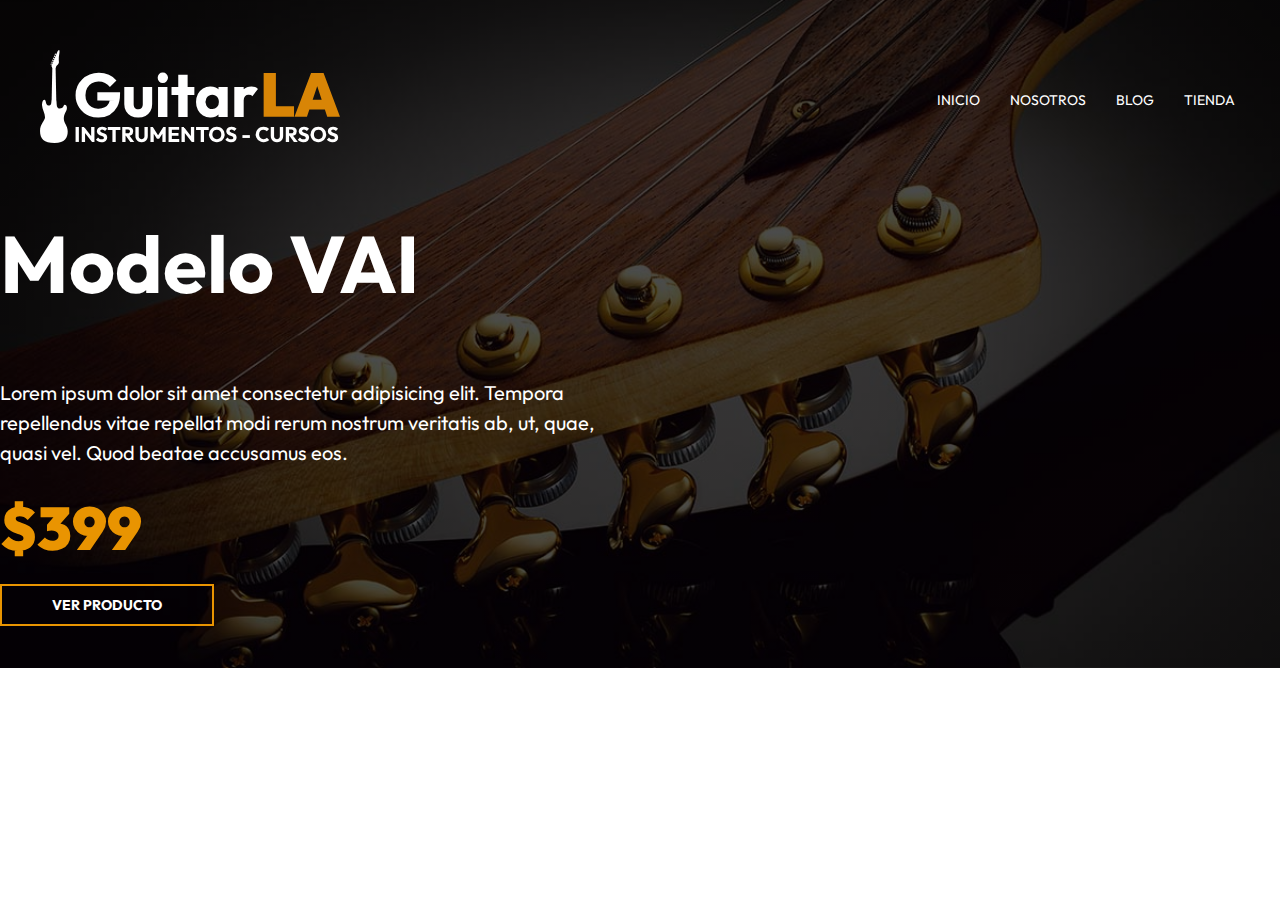
==== index.html @ 974bf264 "384 terminado - Información en el modelo del header" ====
<!DOCTYPE html>
<html lang="en">
  <head>
    <meta charset="UTF-8" />
    <meta http-equiv="X-UA-Compatible" content="IE=edge" />
    <meta name="viewport" content="width=device-width, initial-scale=1.0" />
    <title>GuitarEcommerce</title>
    <link rel="stylesheet" href="css/normalize.css" />
    <link rel="preconnect" href="https://fonts.googleapis.com" />
    <link rel="preconnect" href="https://fonts.gstatic.com" crossorigin />
    <link
      href="https://fonts.googleapis.com/css2?family=Outfit:wght@400;700;900&display=swap"
      rel="stylesheet"
    />
    <link rel="stylesheet" href="css/normalize.css" />
    <link rel="stylesheet" href="css/app.css" />
  </head>
  <body>
    <header class="header">
      <div class="contenedor__contenedor">
        <div class="header__barra">
          <a href="/">
            <img class="header__logo" src="img/logo.svg" alt="imagen logo" />
          </a>
          <nav class="navegacion">
            <a class="navegacion__enlace" href="index.html">Inicio</a>
            <a class="navegacion__enlace" href="nosotros.html">Nosotros</a>
            <a class="navegacion__enlace" href="blog.html">Blog</a>
            <a class="navegacion__enlace" href="tienda.html">Tienda</a>
          </nav>
        </div>
        <!--FIN .header-barra-->
      </div>
      <div class="modelo">
        <h1 class="modelo__nombre">Modelo VAI</h1>
        <p class="modelo__descripcion">
          Lorem ipsum dolor sit amet consectetur adipisicing elit. Tempora
          repellendus vitae repellat modi rerum nostrum veritatis ab, ut, quae,
          quasi vel. Quod beatae accusamus eos.
        </p>
        <p class="modelo__precio">$399</p>
        <a class="modelo__enlace" href="producto.html">Ver Producto</a>
      </div>
      <!--FIN modelo-->

      <img
        class="header__guitarra"
        src="img/header_guitarra.png"
        alt="imagen guitarra de header"
      />
    </header>
  </body>
</html>
---- css/app.css ----
:root {
  --primary: #e99401;
  --negro: #262626;
  --blanco: #fff;
  --fuente-principal: 'Outfit', sans-serif;
}
html {
  font-size: 62.5%;
  box-sizing: border-box;
}
*,
*:before,
*:after {
  box-sizing: inherit;
}
body {
  font-size: 2rem;
  font-family: var(--fuente-principal);
  line-height: 1.5;
}
img {
  max-width: 100%;
}

[class$='__contenedor'] {
  max-width: 120rem;
  margin: 0 auto;
  width: 95%;
}

.header {
  background-image: linear-gradient(
      to right,
      rgb(0 0 0 / 0.7),
      rgb(0 0 0 / 0.7)
    ),
    url(../img/header.jpg);
  background-size: cover;
  background-position: 50%;
  padding: 5rem 0;
  position: relative;
  background-position: 50%;
  backgroud-size: cover;
}

.header__guitarra {
  display: none;
}

.header__barra {
  display: flex;
  flex-direction: column;
  align-items: center;
}

@media (min-width: 768px) {
  .header__barra {
    flex-direction: row;
    justify-content: space-between;
  }
}

.header__logo {
  width: 30rem;
}

.navegacion {
  display: flex;
  gap: 2rem;
  margin-top: 5rem;
}

@media (min-width: 768px) {
  .navegacion {
    margin-top: 0;
  }
}
.navegacion__enlace {
  color: var(--blanco);
  text-decoration: none;
  text-transform: uppercase;
  padding: 0.5rem;
  font-size: 1.4rem;
  font-height: 700;
  transition-property: background-color;
  transition-duration: 0.3s;
}

.navegacion__enlace:hover {
  background-color: var(--primary);
}

.modelo {
  color: var(--blanco);
  margin-top: 5rem;
  text-align: center;
}

@media (min-width: 768px) {
  .modelo {
    text-align: left;
    width: 50%;
  }
}
.modelo__nombre {
  font-size: 8rem;
}

.modelo__precio {
  font-size: 6rem;
  color: var(--primary);
  font-weight: 900;
  line-height: 0;
}
.modelo__enlace {
  margin-top: 2rem;
  text-decoration: none;
  padding: 1rem 5rem;
  border: 2px solid var(--primary);
  color: var(--blanco);
  text-transform: uppercase;
  font-weight: 700;
  font-size: 1.4rem;
  transition-property: background-color;
  transition-duration: 0.3s;
}

.modelo__enlace:hover {
  background-color: var(--primary);
}
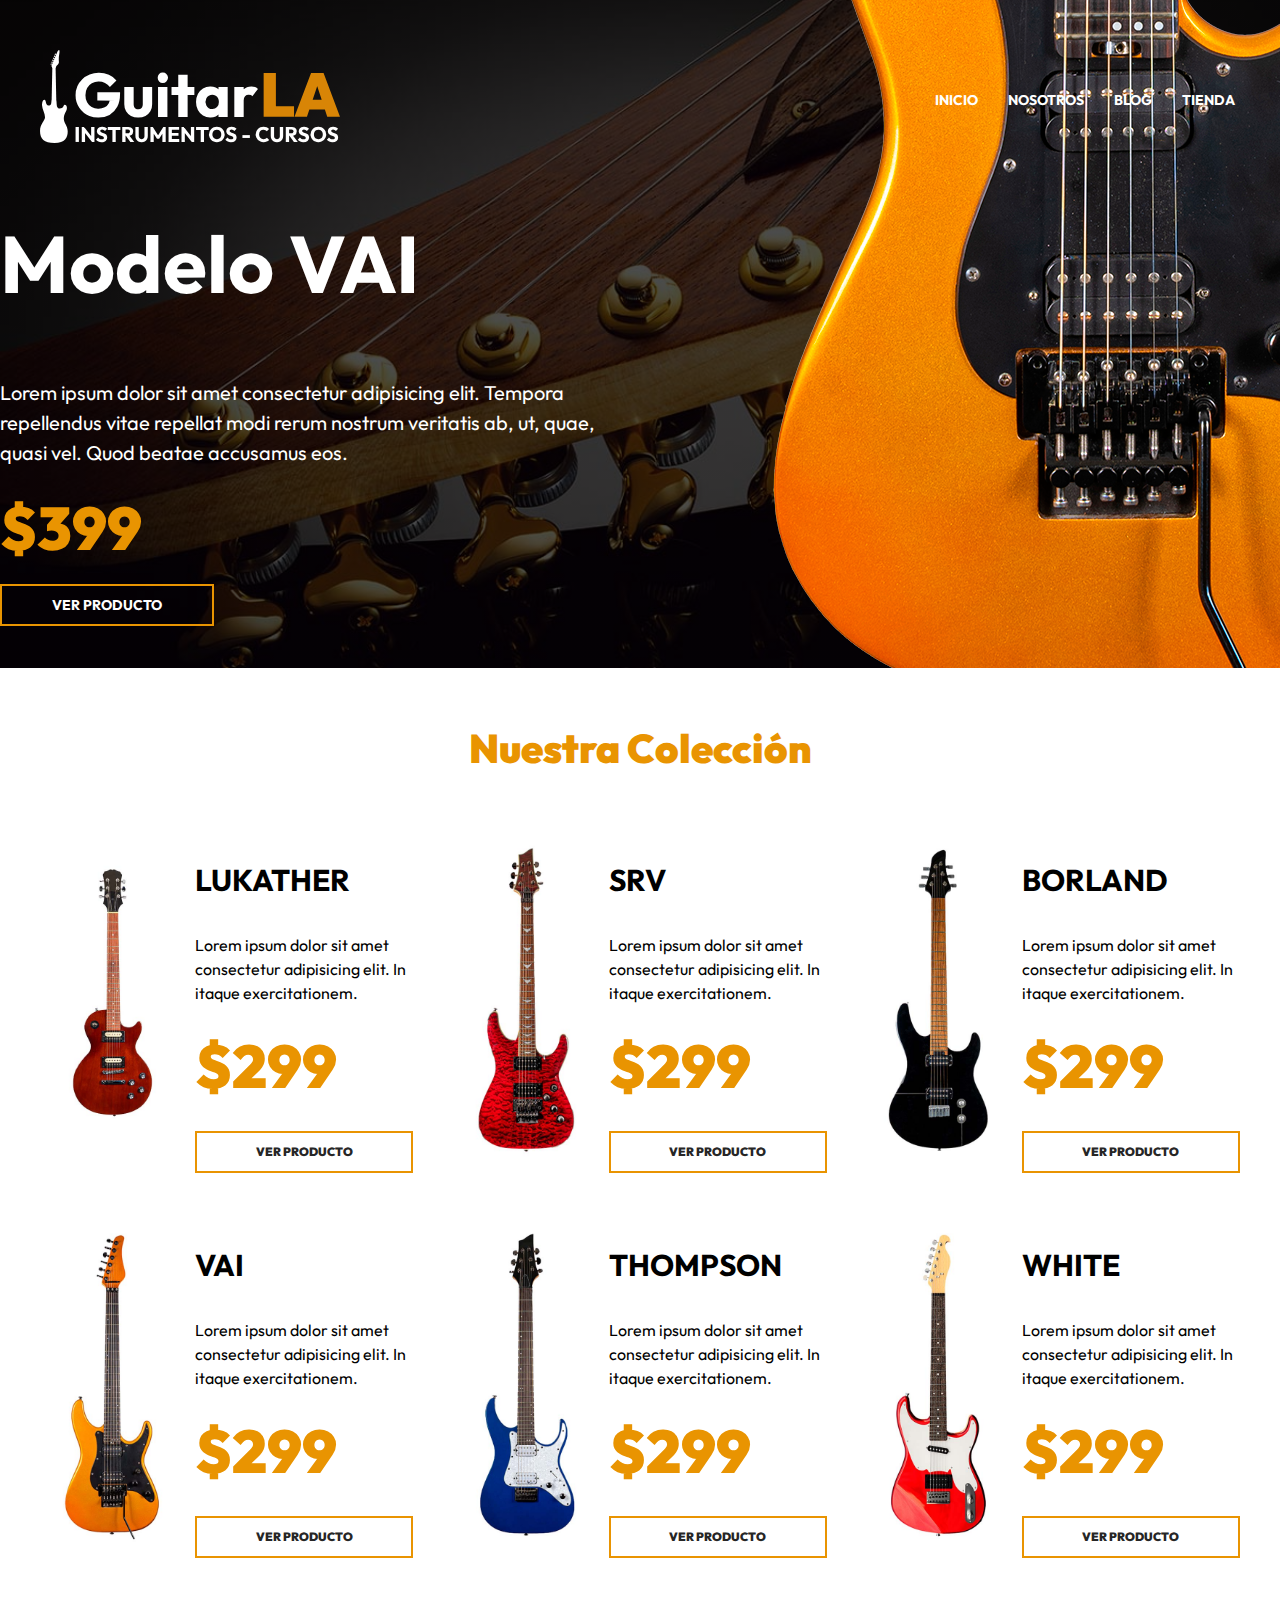
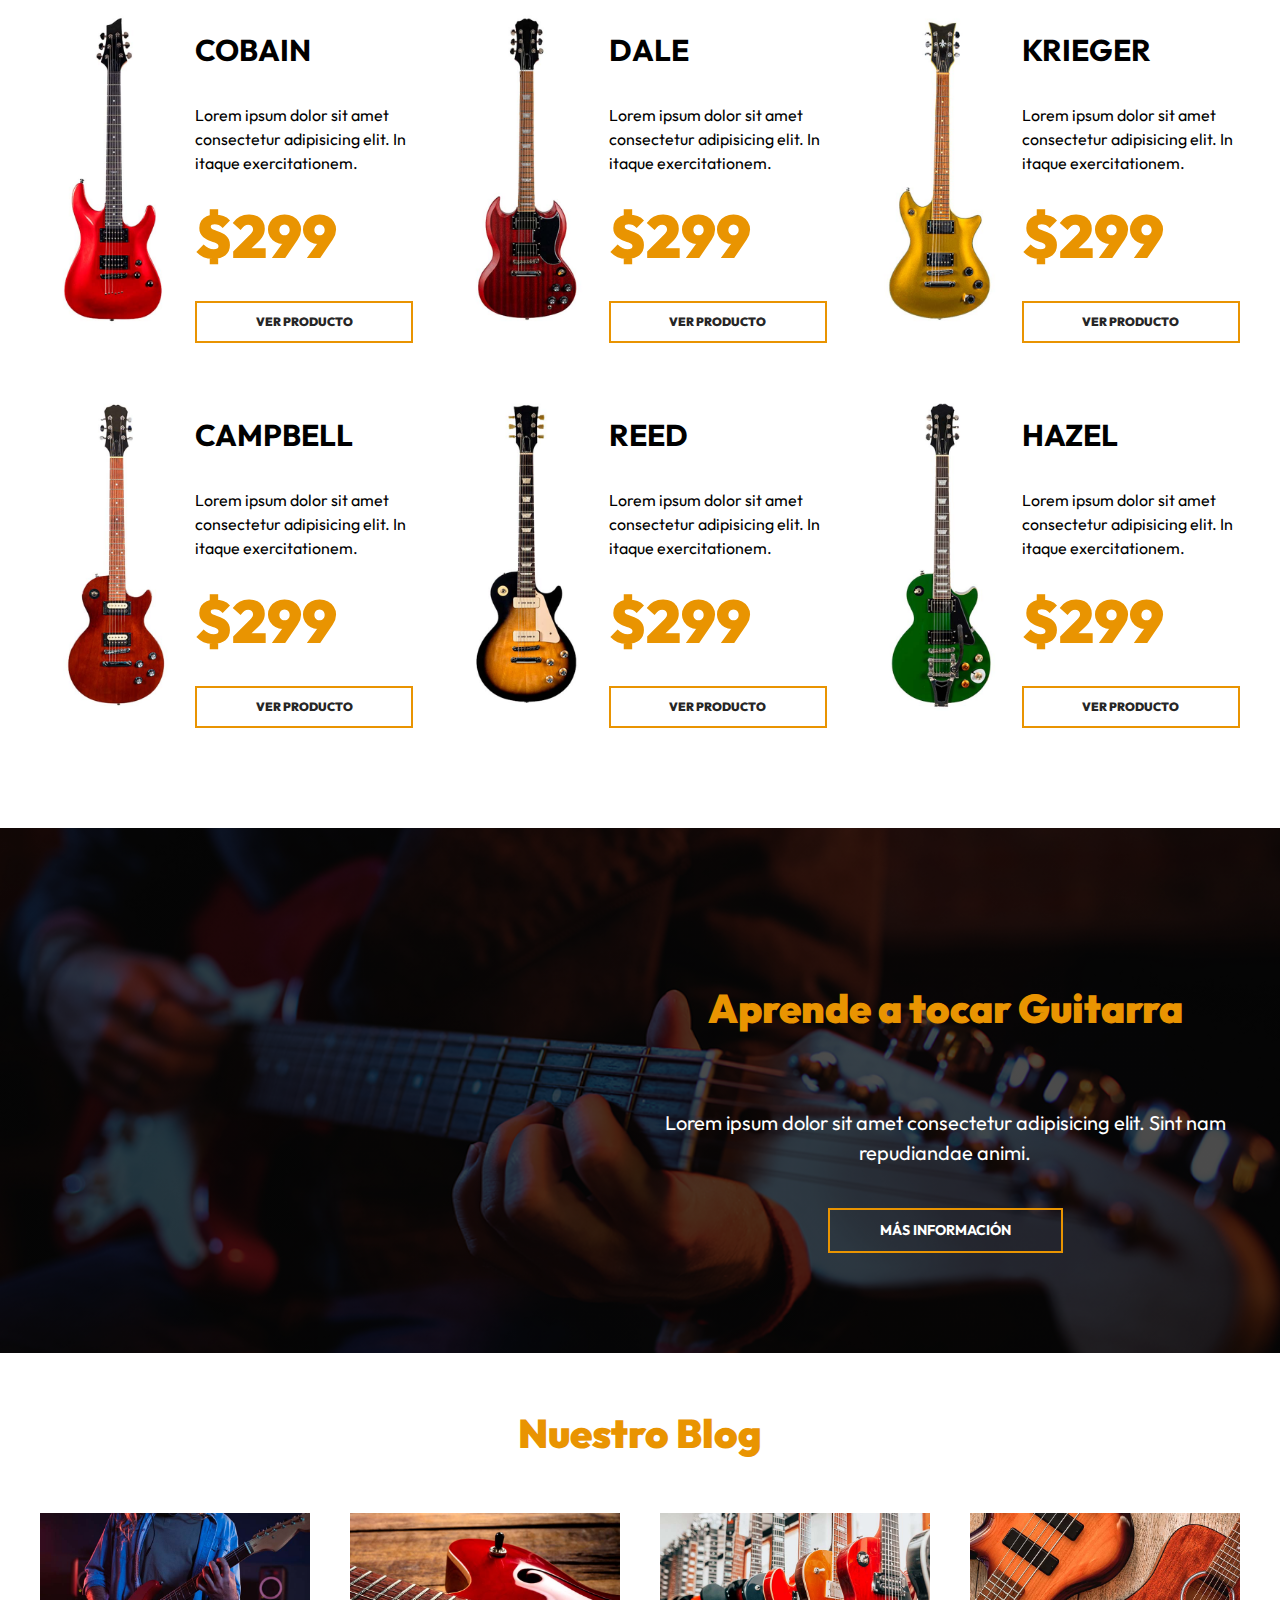
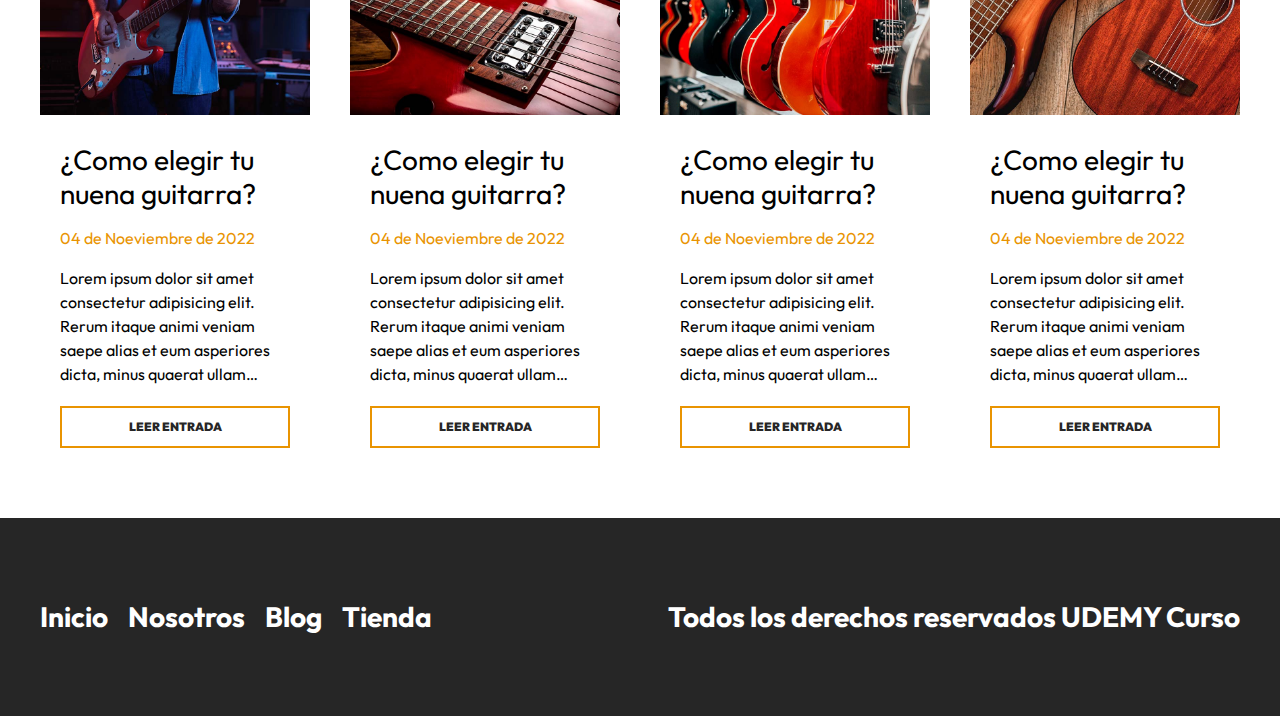
==== commit bf0b219b: "Agregando UDEMY" ====
--- a/index.html
+++ b/index.html
@@ -49,5 +49,325 @@
         alt="imagen guitarra de header"
       />
     </header>
+
+    <main class="productos productos__contenedor">
+      <h2 class="productos__heading">Nuestra Colección</h2>
+      <div class="productos__grid">
+        <div class="producto">
+          <img
+            src="img/guitarra_01.jpg"
+            alt="imagen guitarra 1"
+            class="producto__imagen"
+          />
+          <div class="producto__contenido">
+            <h3 class="producto__nombre">Lukather</h3>
+            <p class="producto__descripcion">
+              Lorem ipsum dolor sit amet consectetur adipisicing elit. In itaque
+              exercitationem.
+            </p>
+            <p class="producto__precio">$299</p>
+            <a class="producto__enlace" href="producto.html">Ver Producto</a>
+          </div>
+        </div>
+        <!--FINproducto1-->
+        <div class="producto">
+          <img
+            src="img/guitarra_02.jpg"
+            alt="imagen guitarra 2"
+            class="producto__imagen"
+          />
+          <div class="producto__contenido">
+            <h3 class="producto__nombre">SRV</h3>
+            <p class="producto__descripcion">
+              Lorem ipsum dolor sit amet consectetur adipisicing elit. In itaque
+              exercitationem.
+            </p>
+            <p class="producto__precio">$299</p>
+            <a class="producto__enlace" href="producto.html">Ver Producto</a>
+          </div>
+        </div>
+        <!--FINproducto2-->
+        <div class="producto">
+          <img
+            src="img/guitarra_03.jpg"
+            alt="imagen guitarra 3"
+            class="producto__imagen"
+          />
+          <div class="producto__contenido">
+            <h3 class="producto__nombre">Borland</h3>
+            <p class="producto__descripcion">
+              Lorem ipsum dolor sit amet consectetur adipisicing elit. In itaque
+              exercitationem.
+            </p>
+            <p class="producto__precio">$299</p>
+            <a class="producto__enlace" href="producto.html">Ver Producto</a>
+          </div>
+        </div>
+        <!--FINproducto3-->
+        <div class="producto">
+          <img
+            src="img/guitarra_04.jpg"
+            alt="imagen guitarra 4"
+            class="producto__imagen"
+          />
+          <div class="producto__contenido">
+            <h3 class="producto__nombre">VAI</h3>
+            <p class="producto__descripcion">
+              Lorem ipsum dolor sit amet consectetur adipisicing elit. In itaque
+              exercitationem.
+            </p>
+            <p class="producto__precio">$299</p>
+            <a class="producto__enlace" href="producto.html">Ver Producto</a>
+          </div>
+        </div>
+        <!--FINproducto4-->
+        <div class="producto">
+          <img
+            src="img/guitarra_05.jpg"
+            alt="imagen guitarra 5"
+            class="producto__imagen"
+          />
+          <div class="producto__contenido">
+            <h3 class="producto__nombre">Thompson</h3>
+            <p class="producto__descripcion">
+              Lorem ipsum dolor sit amet consectetur adipisicing elit. In itaque
+              exercitationem.
+            </p>
+            <p class="producto__precio">$299</p>
+            <a class="producto__enlace" href="producto.html">Ver Producto</a>
+          </div>
+        </div>
+        <!--FINproducto5-->
+        <div class="producto">
+          <img
+            src="img/guitarra_06.jpg"
+            alt="imagen guitarra 6"
+            class="producto__imagen"
+          />
+          <div class="producto__contenido">
+            <h3 class="producto__nombre">White</h3>
+            <p class="producto__descripcion">
+              Lorem ipsum dolor sit amet consectetur adipisicing elit. In itaque
+              exercitationem.
+            </p>
+            <p class="producto__precio">$299</p>
+            <a class="producto__enlace" href="producto.html">Ver Producto</a>
+          </div>
+        </div>
+        <!--FINproducto6-->
+        <div class="producto">
+          <img
+            src="img/guitarra_07.jpg"
+            alt="imagen guitarra 7"
+            class="producto__imagen"
+          />
+          <div class="producto__contenido">
+            <h3 class="producto__nombre">Cobain</h3>
+            <p class="producto__descripcion">
+              Lorem ipsum dolor sit amet consectetur adipisicing elit. In itaque
+              exercitationem.
+            </p>
+            <p class="producto__precio">$299</p>
+            <a class="producto__enlace" href="producto.html">Ver Producto</a>
+          </div>
+        </div>
+        <!--FINproducto7-->
+        <div class="producto">
+          <img
+            src="img/guitarra_08.jpg"
+            alt="imagen guitarra 8"
+            class="producto__imagen"
+          />
+          <div class="producto__contenido">
+            <h3 class="producto__nombre">Dale</h3>
+            <p class="producto__descripcion">
+              Lorem ipsum dolor sit amet consectetur adipisicing elit. In itaque
+              exercitationem.
+            </p>
+            <p class="producto__precio">$299</p>
+            <a class="producto__enlace" href="producto.html">Ver Producto</a>
+          </div>
+        </div>
+        <!--FINproducto8-->
+        <div class="producto">
+          <img
+            src="img/guitarra_09.jpg"
+            alt="imagen guitarra 9"
+            class="producto__imagen"
+          />
+          <div class="producto__contenido">
+            <h3 class="producto__nombre">Krieger</h3>
+            <p class="producto__descripcion">
+              Lorem ipsum dolor sit amet consectetur adipisicing elit. In itaque
+              exercitationem.
+            </p>
+            <p class="producto__precio">$299</p>
+            <a class="producto__enlace" href="producto.html">Ver Producto</a>
+          </div>
+        </div>
+        <!--FINproducto9-->
+        <div class="producto">
+          <img
+            src="img/guitarra_10.jpg"
+            alt="imagen guitarra 10"
+            class="producto__imagen"
+          />
+          <div class="producto__contenido">
+            <h3 class="producto__nombre">Campbell</h3>
+            <p class="producto__descripcion">
+              Lorem ipsum dolor sit amet consectetur adipisicing elit. In itaque
+              exercitationem.
+            </p>
+            <p class="producto__precio">$299</p>
+            <a class="producto__enlace" href="producto.html">Ver Producto</a>
+          </div>
+        </div>
+        <!--FINproducto10-->
+        <div class="producto">
+          <img
+            src="img/guitarra_11.jpg"
+            alt="imagen guitarra 11"
+            class="producto__imagen"
+          />
+          <div class="producto__contenido">
+            <h3 class="producto__nombre">Reed</h3>
+            <p class="producto__descripcion">
+              Lorem ipsum dolor sit amet consectetur adipisicing elit. In itaque
+              exercitationem.
+            </p>
+            <p class="producto__precio">$299</p>
+            <a class="producto__enlace" href="producto.html">Ver Producto</a>
+          </div>
+        </div>
+        <!--FINproducto11-->
+        <div class="producto">
+          <img
+            src="img/guitarra_12.jpg"
+            alt="imagen guitarra 12"
+            class="producto__imagen"
+          />
+          <div class="producto__contenido">
+            <h3 class="producto__nombre">Hazel</h3>
+            <p class="producto__descripcion">
+              Lorem ipsum dolor sit amet consectetur adipisicing elit. In itaque
+              exercitationem.
+            </p>
+            <p class="producto__precio">$299</p>
+            <a class="producto__enlace" href="producto.html">Ver Producto</a>
+          </div>
+        </div>
+        <!--FINproducto12-->
+      </div>
+      <!--FINproducto__grid-->
+    </main>
+
+    <section class="cursos">
+      <div class="cursos__contenedor cursos__grid">
+        <div class="cursos__contenido">
+          <h2 class="cursos__heading">Aprende a tocar Guitarra</h2>
+          <p class="cursos__texto">
+            Lorem ipsum dolor sit amet consectetur adipisicing elit. Sint nam
+            repudiandae animi.
+          </p>
+          <a class="cursos__enlace" href="#">Más Información</a>
+        </div>
+      </div>
+    </section>
+
+    <section class="blog">
+      <h2 class="blog__heading">Nuestro Blog</h2>
+      <div class="blog__contenedor blog__grid">
+        <article class="entrada">
+          <img
+            class="entrada__imagen"
+            src="img/blog_1.jpg"
+            alt="imagen blog 1"
+          />
+          <div class="entrada__contenido">
+            <h3 class="entrada__titulo">¿Como elegir tu nuena guitarra?</h3>
+            <p class="entrada__fecha">04 de Noeviembre de 2022</p>
+            <p class="entrada__texto">
+              Lorem ipsum dolor sit amet consectetur adipisicing elit. Rerum
+              itaque animi veniam saepe alias et eum asperiores dicta, minus
+              quaerat ullam tempora qui quis quod dolore fuga aspernatur?
+              Perspiciatis, fuga.
+            </p>
+            <a class="entrada__enlace" href="entrada.html">Leer entrada</a>
+          </div>
+        </article>
+        <!--FINarticle1-->
+        <article class="entrada">
+          <img
+            class="entrada__imagen"
+            src="img/blog_2.jpg"
+            alt="imagen blog 2"
+          />
+          <div class="entrada__contenido">
+            <h3 class="entrada__titulo">¿Como elegir tu nuena guitarra?</h3>
+            <p class="entrada__fecha">04 de Noeviembre de 2022</p>
+            <p class="entrada__texto">
+              Lorem ipsum dolor sit amet consectetur adipisicing elit. Rerum
+              itaque animi veniam saepe alias et eum asperiores dicta, minus
+              quaerat ullam tempora qui quis quod dolore fuga aspernatur?
+              Perspiciatis, fuga.
+            </p>
+            <a class="entrada__enlace" href="entrada.html">Leer entrada</a>
+          </div>
+        </article>
+        <!--FINarticle2-->
+        <article class="entrada">
+          <img
+            class="entrada__imagen"
+            src="img/blog_3.jpg"
+            alt="imagen blog 3"
+          />
+          <div class="entrada__contenido">
+            <h3 class="entrada__titulo">¿Como elegir tu nuena guitarra?</h3>
+            <p class="entrada__fecha">04 de Noeviembre de 2022</p>
+            <p class="entrada__texto">
+              Lorem ipsum dolor sit amet consectetur adipisicing elit. Rerum
+              itaque animi veniam saepe alias et eum asperiores dicta, minus
+              quaerat ullam tempora qui quis quod dolore fuga aspernatur?
+              Perspiciatis, fuga.
+            </p>
+            <a class="entrada__enlace" href="entrada.html">Leer entrada</a>
+          </div>
+        </article>
+        <!--FINarticle3-->
+        <article class="entrada">
+          <img
+            class="entrada__imagen"
+            src="img/blog_4.jpg"
+            alt="imagen blog 4"
+          />
+          <div class="entrada__contenido">
+            <h3 class="entrada__titulo">¿Como elegir tu nuena guitarra?</h3>
+            <p class="entrada__fecha">04 de Noeviembre de 2022</p>
+            <p class="entrada__texto">
+              Lorem ipsum dolor sit amet consectetur adipisicing elit. Rerum
+              itaque animi veniam saepe alias et eum asperiores dicta, minus
+              quaerat ullam tempora qui quis quod dolore fuga aspernatur?
+              Perspiciatis, fuga.
+            </p>
+            <a class="entrada__enlace" href="entrada.html">Leer entrada</a>
+          </div>
+        </article>
+        <!--FINarticle4-->
+      </div>
+    </section>
+
+    <footer class="footer">
+      <div class="footer__contenedor footer__contenido">
+        <nav class="footer__nav">
+          <a href="index.html" class="footer__enlace">Inicio</a>
+          <a href="nosotros.html" class="footer__enlace">Nosotros</a>
+          <a href="blog.html" class="footer__enlace">Blog</a>
+          <a href="tienda.html" class="footer__enlace">Tienda</a>
+        </nav>
+        <p class="footer__copyright">
+          Todos los derechos reservados UDEMY Curso
+        </p>
+      </div>
+    </footer>
   </body>
 </html>
--- a/css/app.css
+++ b/css/app.css
@@ -22,10 +22,18 @@
   max-width: 100%;
 }
 
-[class$='__contenedor'] {
+[class*='__contenedor'] {
   max-width: 120rem;
   margin: 0 auto;
   width: 95%;
+}
+
+[class*='__heading'] {
+  font-size: 4rem;
+  text-align: center;
+  font-weight: 900;
+  color: var(--primary);
+  margin: 5rem 0;
 }
 
 .header {
@@ -40,11 +48,36 @@
   padding: 5rem 0;
   position: relative;
   background-position: 50%;
-  backgroud-size: cover;
+  background-size: cover;
 }
 
 .header__guitarra {
   display: none;
+}
+
+@media (min-width: 992px) {
+  .header__guitarra {
+    display: block;
+    position: absolute;
+    right: 0;
+    bottom: 0;
+    animation: 1s ease-in-out 0s 1 mostrarImagen;
+  }
+}
+
+@keyframes mostrarImagen {
+  0% {
+    opacity: 0;
+    transform: translateX(-10rem);
+  }
+
+  50% {
+    opacity: 0;
+  }
+  100% {
+    opacity: 1;
+    transform: translateX(0rem);
+  }
 }
 
 .header__barra {
@@ -68,6 +101,8 @@
   display: flex;
   gap: 2rem;
   margin-top: 5rem;
+  position: relative;
+  z-index: 1;
 }
 
 @media (min-width: 768px) {
@@ -81,7 +116,7 @@
   text-transform: uppercase;
   padding: 0.5rem;
   font-size: 1.4rem;
-  font-height: 700;
+  font-weight: 700;
   transition-property: background-color;
   transition-duration: 0.3s;
 }
@@ -128,3 +163,271 @@
 .modelo__enlace:hover {
   background-color: var(--primary);
 }
+
+.productos__grid {
+  display: grid;
+  gap: 4rem;
+}
+
+@media (min-width: 768px) {
+  .productos__grid {
+    grid-template-columns: repeat(2, 1fr);
+  }
+}
+
+@media (min-width: 1200px) {
+  .productos__grid {
+    grid-template-columns: repeat(3, 1fr);
+  }
+}
+
+.producto {
+  display: grid;
+  grid-template-columns: 2fr 3fr;
+  column-gap: 1rem;
+  align-items: center;
+}
+
+.producto__nombre {
+  font-size: 3rem;
+  text-transform: uppercase;
+}
+.producto__descripcion {
+  font-size: 1.6rem;
+}
+.producto__precio {
+  color: var(--primary);
+  font-size: 6rem;
+  font-weight: 900;
+  margin: 0;
+}
+.producto__enlace {
+  margin-top: 2rem;
+  display: block;
+  text-decoration: none;
+  color: var(--negro);
+  padding: 1rem 5rem;
+  border: 2px solid var(--primary);
+  text-align: center;
+  font-size: 1.2rem;
+  font-weight: 900;
+  text-transform: uppercase;
+  transition-property: background-color;
+  transition-duration: 0.3s;
+}
+
+.producto__enlace:hover {
+  background-color: var(--primary);
+  color: var(--blanco);
+}
+
+.producto__formulario {
+  display: flex;
+  flex-direction: column;
+}
+.producto__label {
+  font-size: 1.2rem;
+  margin-right: 1rem;
+}
+.producto__cantidad,
+.producto__cantidad:focus-visible {
+  border: 2px solid var(--primary);
+  padding: 1rem;
+  text-align: center;
+}
+.producto__agregar-carrito {
+  margin-top: 6rem;
+  display: block;
+  background-color: var(--primary);
+  text-decoration: none;
+  text-transform: uppercase;
+  border: none;
+  text-align: center;
+  padding: 2rem 5rem;
+  color: var(--blanco);
+  font-size: 1.8rem;
+  font-weight: 700;
+  transition-property: background-color;
+  transition-duration: 0.3s;
+}
+.producto__agregar-carrito:hover {
+  background-color: var(--negro);
+  cursor: pointer;
+}
+
+.cursos {
+  background-image: linear-gradient(
+      to right,
+      rgb(0 0 0 / 0.7),
+      rgb(0 0 0 / 0.7)
+    ),
+    url('../img/cursos_bg.jpg');
+  padding: 10rem 0;
+  margin-top: 10rem;
+  background-size: cover;
+  background-position: 50%;
+}
+
+@media (min-width: 768px) {
+  .cursos__grid {
+    display: grid;
+    grid-template-columns: repeat(2, 1fr);
+    column-gap: 2rem;
+  }
+}
+
+.cursos__contenido {
+  display: flex;
+  flex-direction: column;
+  align-items: center;
+}
+@media (min-width: 992px) {
+  .cursos__contenido {
+    grid-column: 2 / 3;
+  }
+}
+
+.cursos__texto {
+  color: var(--blanco);
+  text-align: center;
+  font-size: 2.4;
+}
+
+.cursos__enlace {
+  color: var(--blanco);
+  margin-top: 2rem;
+  display: inline-block;
+  border: 2px solid var(--primary);
+  text-decoration: none;
+  padding: 1rem 5rem;
+  text-transform: uppercase;
+  font-size: 1.4rem;
+  font-weight: 700;
+  transition-property: background-color;
+  transition-duration: 0.3s;
+}
+
+.cursos__enlace:hover {
+  background-color: var(--primary);
+  color: var(--blanco);
+}
+
+.blog__grid {
+  display: grid;
+  gap: 4rem;
+}
+
+@media (min-width: 768px) {
+  .blog__grid {
+    grid-template-columns: repeat(2, 1fr);
+  }
+}
+@media (min-width: 992px) {
+  .blog__grid {
+    grid-template-columns: repeat(4, 1fr);
+  }
+  .blog__grid--pagina {
+    grid-template-columns: repeat(3, 1fr);
+  }
+}
+
+.entrada {
+  max-width: 80rem;
+  margin: 0 auto;
+}
+
+.entrada__contenido {
+  padding: 2rem;
+}
+
+.entrada__titulo {
+  font-weight: 400;
+  font-size: 2.8rem;
+  margin: 0;
+  line-height: 1.2;
+}
+
+.entrada__fecha {
+  font-size: 1.6rem;
+  color: var(--primary);
+}
+
+.entrada__enlace {
+  margin-top: 2rem;
+  display: block;
+  text-decoration: none;
+  color: var(--negro);
+  padding: 1rem 5rem;
+  border: 2px solid var(--primary);
+  text-align: center;
+  font-size: 1.2rem;
+  font-weight: 900;
+  text-transform: uppercase;
+  transition-property: background-color;
+  transition-duration: 0.3s;
+}
+
+.entrada__enlace:hover {
+  background-color: var(--primary);
+  color: var(--blanco);
+}
+
+.entrada__texto {
+  display: -webkit-box;
+  -webkit-box-orient: vertical;
+  -webkit-line-clamp: 5;
+  overflow: hidden;
+  font-size: 1.6rem;
+}
+
+.footer {
+  margin-top: 5rem;
+  background-color: var(--negro);
+  padding: 5rem 0;
+}
+@media (min-width: 768px) {
+  .footer__contenido {
+    display: flex;
+    justify-content: space-between;
+  }
+}
+.footer__nav {
+  display: flex;
+  flex-direction: column;
+  align-items: center;
+}
+@media (min-width: 768px) {
+  .footer__nav {
+    flex-direction: row;
+    gap: 2rem;
+    align-items: center;
+  }
+}
+.footer__enlace {
+  font-size: 2.8rem;
+  color: var(--blanco);
+  text-decoration: none;
+  font-weight: 700;
+}
+.footer__enlace:hover {
+  color: var(--primary);
+}
+
+.footer__copyright {
+  font-size: 2.8rem;
+  color: var(--blanco);
+  font-weight: 700;
+  text-align: center;
+}
+
+.nosotros__grid {
+  display: grid;
+  gap: 4rem;
+}
+
+@media (min-width: 768px) {
+  .nosotros__grid {
+    grid-template-columns: repeat(2, 1fr);
+    align-items: center;
+  }
+}
